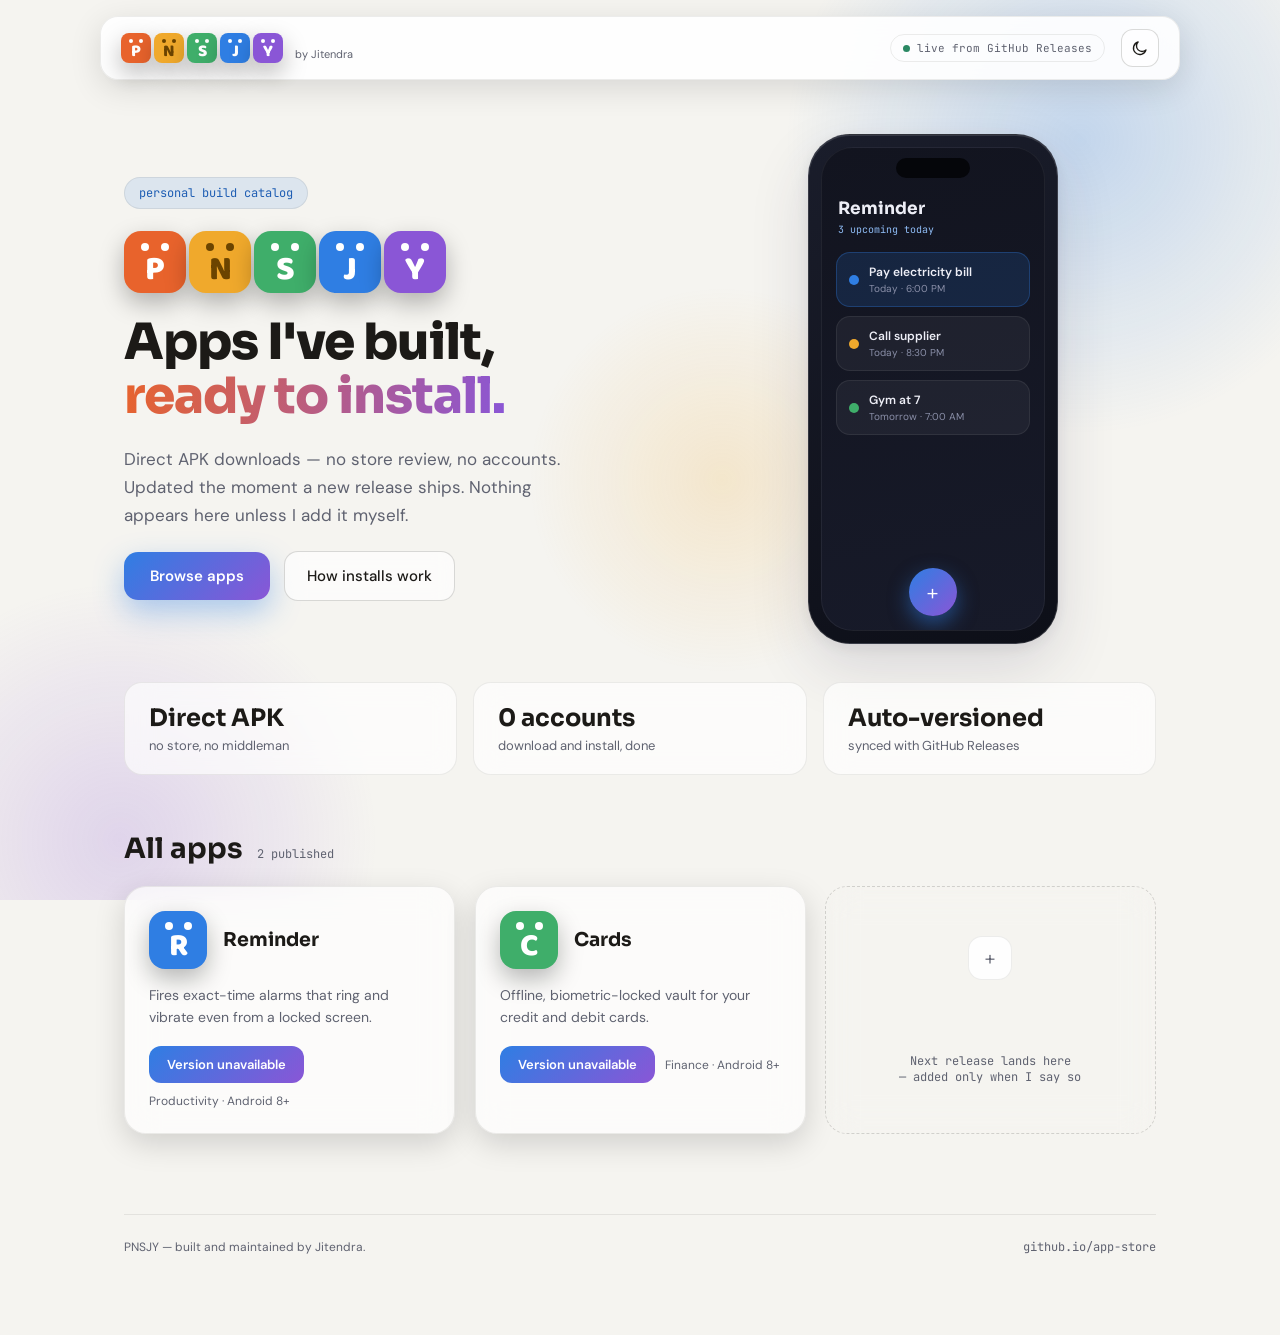
==== index.html @ f4789947 "Full UI modernization: glassmorphism redesign with Letter Buddies branding Ground-up visual rebuild " ====
<!doctype html>
<html lang="en">
<head>
<meta charset="utf-8">
<meta name="viewport" content="width=device-width, initial-scale=1">
<title>PNSJY — apps by Jitendra</title>
<meta name="description" content="Apps built by Jitendra, ready to install. Reminder and more, added here only when explicitly listed.">
<link rel="icon" type="image/png" href="assets/brand/pnsjy-mark.png">
<script>
(function () {
  var stored = localStorage.getItem("theme");
  var theme = stored || (window.matchMedia("(prefers-color-scheme: light)").matches ? "light" : "dark");
  document.documentElement.setAttribute("data-theme", theme);
})();
</script>
<link rel="preconnect" href="https://fonts.googleapis.com">
<link rel="preconnect" href="https://fonts.gstatic.com" crossorigin>
<link href="https://fonts.googleapis.com/css2?family=Sora:wght@400;600;700;800&family=DM+Sans:wght@400;500;600&family=JetBrains+Mono:wght@400;500;600&family=Baloo+2:wght@700;800&display=swap" rel="stylesheet">
<link rel="stylesheet" href="style.css">
</head>
<body>

<div class="glow-bg"><span class="g1"></span><span class="g2"></span><span class="g3"></span></div>

<div class="topbar-wrap">
  <div class="topbar">
    <a class="wordmark" href="index.html">
      <span id="nav-mark"></span>
      <span class="byline">by Jitendra</span>
    </a>
    <div class="spacer"></div>
    <span class="live-chip"><span class="dot"></span>live from GitHub Releases</span>
    <div class="topbar-actions">
      <button class="theme-toggle" type="button" aria-label="Toggle color theme">
        <svg class="icon-sun" viewBox="0 0 24 24" width="18" height="18" fill="none" stroke="currentColor" stroke-width="1.8" stroke-linecap="round"><circle cx="12" cy="12" r="4.2"/><path d="M12 2.5v2.4M12 19.1v2.4M4.2 4.2l1.7 1.7M18.1 18.1l1.7 1.7M2.5 12h2.4M19.1 12h2.4M4.2 19.8l1.7-1.7M18.1 5.9l1.7-1.7"/></svg>
        <svg class="icon-moon" viewBox="0 0 24 24" width="18" height="18" fill="none" stroke="currentColor" stroke-width="1.8" stroke-linecap="round" stroke-linejoin="round"><path d="M20 14.5A8.5 8.5 0 1 1 9.5 4a6.8 6.8 0 0 0 10.5 10.5Z"/></svg>
      </button>
    </div>
  </div>
</div>

<div class="wrap">

  <section class="hero-section">
    <div class="hero-col">
      <span class="eyebrow-chip">personal build catalog</span>
      <div class="hero-buddies" id="hero-logo"></div>
      <h1>Apps I've built, <span class="grad">ready to install.</span></h1>
      <p>Direct APK downloads — no store review, no accounts. Updated the moment a new release ships. Nothing appears here unless I add it myself.</p>
      <div class="hero-actions">
        <a href="#apps" class="btn-primary">Browse apps</a>
        <a href="#install-tip" class="btn-ghost">How installs work</a>
      </div>
    </div>

    <div class="phone-stage">
      <div class="phone">
        <div class="phone-screen">
          <div class="phone-notch"><span></span></div>
          <div class="phone-title">
            <span class="name">Reminder</span>
            <span class="sub">3 upcoming today</span>
          </div>
          <div class="phone-list">
            <div class="phone-item active">
              <div class="dot" style="background:#2f7ee3;"></div>
              <div class="txt"><span class="t">Pay electricity bill</span><span class="s">Today · 6:00 PM</span></div>
            </div>
            <div class="phone-item">
              <div class="dot" style="background:#f0a92c;"></div>
              <div class="txt"><span class="t">Call supplier</span><span class="s">Today · 8:30 PM</span></div>
            </div>
            <div class="phone-item">
              <div class="dot" style="background:#3fae6a;"></div>
              <div class="txt"><span class="t">Gym at 7</span><span class="s">Tomorrow · 7:00 AM</span></div>
            </div>
          </div>
          <div class="phone-fab"><span>+</span></div>
        </div>
      </div>
    </div>
  </section>

  <section class="stats-strip">
    <div class="stat-tile"><span class="big">Direct APK</span><span class="small">no store, no middleman</span></div>
    <div class="stat-tile"><span class="big">0 accounts</span><span class="small">download and install, done</span></div>
    <div class="stat-tile"><span class="big">Auto-versioned</span><span class="small">synced with GitHub Releases</span></div>
  </section>

  <section id="apps">
    <div class="section-label">
      <h2>All apps</h2>
      <span id="app-count"></span>
    </div>
    <div class="app-grid" id="app-grid"></div>
  </section>

  <footer class="site-footer" id="install-tip">
    <span>PNSJY — built and maintained by Jitendra.</span>
    <span class="mono">github.io/app-store</span>
  </footer>
</div>

<script src="script.js"></script>
<script>
(async function () {
  document.getElementById("nav-mark").innerHTML = pnsjyLogoHTML(30);
  document.getElementById("hero-logo").innerHTML = pnsjyLogoHTML(62);

  const grid = document.getElementById("app-grid");
  const countEl = document.getElementById("app-count");
  const apps = await loadApps();
  countEl.textContent = `${apps.length} published`;

  for (const app of apps) {
    const card = document.createElement("a");
    card.className = "app-card";
    card.href = `app.html?id=${encodeURIComponent(app.id)}`;
    card.innerHTML = `
      <div class="row1">
        ${appTileHTML(app, 58)}
        <div class="titles">
          <h3>${app.name}</h3>
        </div>
      </div>
      <p class="tagline">${app.tagline}</p>
      <div class="badge-row">
        <span class="pill-download" data-version-badge>Get APK</span>
        <span class="meta">${app.category} · Android 8+</span>
      </div>
    `;
    grid.appendChild(card);
    attachTilt(card);

    fetchLatestRelease(app.repo).then((release) => {
      const badge = card.querySelector("[data-version-badge]");
      if (release && release.version) {
        badge.textContent = `Get APK · ${formatSize(release.sizeBytes)}`;
      } else {
        badge.textContent = "Version unavailable";
      }
    });
  }

  const placeholder = document.createElement("div");
  placeholder.className = "app-card placeholder";
  placeholder.innerHTML = `
    <div class="plus-glyph">+</div>
    <div class="placeholder-title">Next release lands here<br>— added only when I say so</div>
  `;
  grid.appendChild(placeholder);
})();
</script>
</body>
</html>
---- style.css ----
:root[data-theme="dark"] {
  --bg: #0C0E15;
  --text: #F2F3F8;
  --muted: #9BA0B5;
  --glass: rgba(255, 255, 255, 0.05);
  --glass2: rgba(255, 255, 255, 0.08);
  --border: rgba(255, 255, 255, 0.10);
  --border2: rgba(255, 255, 255, 0.18);
  --accent: #2f7ee3;
  --accent2: #8a56d6;
  --shadow: rgba(0, 0, 0, 0.35);
  --shadow-strong: 0 24px 60px rgba(0, 0, 0, 0.5), 0 4px 16px rgba(0, 0, 0, 0.35);
  --chip: rgba(47, 126, 227, 0.16);
  --chip-text: #8FBCF5;
  --glow1: rgba(47, 126, 227, 0.20);
  --glow2: rgba(138, 86, 214, 0.16);
  --glow3: rgba(232, 99, 44, 0.10);
  --mint: #3fae6a;
  --panel-solid: #0e1118;
}

:root[data-theme="light"] {
  --bg: #F5F4F0;
  --text: #1C1A17;
  --muted: #5F6270;
  --glass: rgba(255, 255, 255, 0.65);
  --glass2: rgba(255, 255, 255, 0.9);
  --border: rgba(28, 26, 23, 0.08);
  --border2: rgba(28, 26, 23, 0.16);
  --accent: #2f7ee3;
  --accent2: #8a56d6;
  --shadow: rgba(50, 45, 80, 0.14);
  --shadow-strong: 0 24px 60px rgba(50, 45, 80, 0.14), 0 4px 16px rgba(50, 45, 80, 0.08);
  --chip: rgba(47, 126, 227, 0.12);
  --chip-text: #1f5eb3;
  --glow1: rgba(47, 126, 227, 0.25);
  --glow2: rgba(138, 86, 214, 0.20);
  --glow3: rgba(240, 169, 44, 0.18);
  --mint: #2a8863;
  --panel-solid: #ffffff;
}

* {
  box-sizing: border-box;
  margin: 0;
  padding: 0;
}

html {
  color-scheme: light dark;
  overflow-x: hidden;
}

body {
  background: var(--bg);
  color: var(--text);
  font-family: "DM Sans", sans-serif;
  -webkit-font-smoothing: antialiased;
  overflow-x: hidden;
  transition: background-color 0.3s ease, color 0.2s ease;
}

@media (prefers-reduced-motion: reduce) {
  * {
    transition: none !important;
    animation: none !important;
  }
}

a {
  color: inherit;
}

.wrap {
  max-width: 1080px;
  margin: 0 auto;
  padding: 0 24px 80px;
  position: relative;
  z-index: 1;
}

/* ── Ambient glow background ───────────────────────────────── */

@keyframes blobA { 0% { transform: translate(0, 0) scale(1); } 50% { transform: translate(60px, -40px) scale(1.15); } 100% { transform: translate(0, 0) scale(1); } }
@keyframes blobB { 0% { transform: translate(0, 0) scale(1); } 50% { transform: translate(-50px, 50px) scale(1.1); } 100% { transform: translate(0, 0) scale(1); } }
@keyframes blobC { 0% { transform: translate(0, 0) scale(1); } 50% { transform: translate(30px, 60px) scale(1.2); } 100% { transform: translate(0, 0) scale(1); } }
@keyframes pulseDot { 0%, 100% { opacity: 1; } 50% { opacity: 0.4; } }
@keyframes buddyBounce { 0%, 100% { transform: translateY(0); } 50% { transform: translateY(-6px); } }
@keyframes floatPhone { 0% { transform: translateY(0) rotateY(-16deg) rotateX(6deg); } 50% { transform: translateY(-14px) rotateY(-16deg) rotateX(6deg); } 100% { transform: translateY(0) rotateY(-16deg) rotateX(6deg); } }

.glow-bg {
  position: fixed;
  inset: 0;
  pointer-events: none;
  z-index: 0;
  overflow: hidden;
}

.glow-bg span {
  position: absolute;
  border-radius: 50%;
}

.glow-bg .g1 {
  top: -180px;
  right: -120px;
  width: 640px;
  height: 640px;
  background: radial-gradient(circle, var(--glow1), transparent 65%);
  animation: blobA 14s ease-in-out infinite;
}

.glow-bg .g2 {
  bottom: -220px;
  left: -160px;
  width: 560px;
  height: 560px;
  background: radial-gradient(circle, var(--glow2), transparent 65%);
  animation: blobB 18s ease-in-out infinite;
}

.glow-bg .g3 {
  top: 30%;
  left: 40%;
  width: 420px;
  height: 420px;
  background: radial-gradient(circle, var(--glow3), transparent 65%);
  animation: blobC 22s ease-in-out infinite;
}

/* ── Buddy tile (shared brand component) ───────────────────── */
/* Sizing/font-size are set inline per usage site since they vary a lot
   (nav mark, hero logo, app-card icon, detail icon) -- everything else
   (layout, eye dots, shadow) is shared here. */

.buddy-tile {
  position: relative;
  border-radius: 28%;
  display: flex;
  align-items: flex-end;
  justify-content: center;
  box-shadow: 0 10px 24px rgba(0, 0, 0, 0.28);
  flex-shrink: 0;
}

.buddy-tile .eyes {
  position: absolute;
  display: flex;
}

.buddy-tile .eyes span {
  border-radius: 50%;
  display: block;
}

.buddy-tile .letter {
  font-family: "Baloo 2", sans-serif;
  font-weight: 800;
  line-height: 1;
}

.buddy-row {
  display: flex;
  gap: 3px;
}

/* ── Glass nav ──────────────────────────────────────────────── */

.topbar-wrap {
  position: sticky;
  top: 16px;
  z-index: 20;
  display: flex;
  justify-content: center;
  padding: 0 0 0;
  max-width: 1080px;
  margin: 0 auto;
}

.topbar {
  width: 100%;
  display: flex;
  align-items: center;
  gap: 16px;
  padding: 12px 20px;
  border-radius: 18px;
  background: var(--glass2);
  border: 1px solid var(--border);
  backdrop-filter: blur(18px);
  -webkit-backdrop-filter: blur(18px);
  box-shadow: 0 8px 32px rgba(0, 0, 0, 0.12);
}

.wordmark {
  display: flex;
  align-items: center;
  gap: 12px;
  text-decoration: none;
  color: var(--text);
  cursor: pointer;
}

.wordmark .byline {
  font-size: 11px;
  color: var(--muted);
  align-self: flex-end;
  padding-bottom: 2px;
}

.topbar .spacer {
  flex: 1;
}

.live-chip {
  display: flex;
  align-items: center;
  gap: 7px;
  font-family: "JetBrains Mono", monospace;
  font-size: 11px;
  color: var(--muted);
  padding: 6px 12px;
  border-radius: 999px;
  border: 1px solid var(--border);
  white-space: nowrap;
}

.live-chip .dot {
  width: 7px;
  height: 7px;
  border-radius: 50%;
  background: var(--mint);
  animation: pulseDot 2s infinite;
}

.topbar-actions {
  display: flex;
  align-items: center;
  gap: 8px;
}

.theme-toggle {
  width: 38px;
  height: 38px;
  border-radius: 12px;
  border: 1px solid var(--border2);
  background: var(--glass);
  color: var(--text);
  font-size: 16px;
  cursor: pointer;
  display: grid;
  place-items: center;
}

.theme-toggle:hover {
  background: var(--glass2);
  border-color: var(--accent);
}

.theme-toggle:focus-visible,
a:focus-visible,
button:focus-visible {
  outline: 2px solid var(--accent);
  outline-offset: 2px;
}

.theme-toggle .icon-sun,
.theme-toggle .icon-moon {
  display: none;
}

:root[data-theme="dark"] .theme-toggle .icon-sun {
  display: block;
}

:root[data-theme="light"] .theme-toggle .icon-moon {
  display: block;
}

/* ── Hero ───────────────────────────────────────────────────── */

.hero-section {
  display: grid;
  grid-template-columns: 1.1fr 0.9fr;
  gap: 40px;
  align-items: center;
  min-height: 520px;
  padding-top: 40px;
}

.hero-col {
  display: flex;
  flex-direction: column;
  gap: 22px;
}

.eyebrow-chip {
  align-self: flex-start;
  display: flex;
  align-items: center;
  gap: 8px;
  padding: 7px 14px;
  border-radius: 999px;
  background: var(--chip);
  color: var(--chip-text);
  font-family: "JetBrains Mono", monospace;
  font-size: 12px;
  border: 1px solid var(--border);
}

.hero-buddies .buddy-tile {
  animation: buddyBounce 3s ease-in-out infinite;
}

.hero-col h1 {
  font-family: "Sora", sans-serif;
  font-size: 50px;
  font-weight: 800;
  line-height: 1.08;
  letter-spacing: -0.02em;
  text-wrap: balance;
}

.hero-col h1 .grad {
  background: linear-gradient(100deg, #e8632c, #8a56d6);
  -webkit-background-clip: text;
  background-clip: text;
  color: transparent;
}

.hero-col p {
  font-size: 17px;
  line-height: 1.65;
  color: var(--muted);
  max-width: 460px;
  text-wrap: pretty;
}

.hero-actions {
  display: flex;
  gap: 14px;
  align-items: center;
  flex-wrap: wrap;
}

.topbar {
  flex-wrap: nowrap;
  min-width: 0;
}

.wordmark {
  min-width: 0;
}

.btn-primary {
  padding: 14px 26px;
  border-radius: 14px;
  background: linear-gradient(135deg, var(--accent), var(--accent2));
  color: #fff;
  font-weight: 600;
  font-size: 15px;
  text-decoration: none;
  box-shadow: 0 12px 30px rgba(47, 126, 227, 0.38);
  transition: transform 0.2s, box-shadow 0.2s;
  display: inline-flex;
  align-items: center;
  border: none;
  cursor: pointer;
}

.btn-primary:hover {
  transform: translateY(-2px);
  box-shadow: 0 18px 40px rgba(47, 126, 227, 0.5);
}

.btn-ghost {
  padding: 14px 22px;
  border-radius: 14px;
  border: 1px solid var(--border2);
  color: var(--text);
  font-weight: 500;
  font-size: 15px;
  text-decoration: none;
  background: var(--glass);
  backdrop-filter: blur(10px);
  transition: border-color 0.2s;
}

.btn-ghost:hover {
  border-color: var(--accent);
}

/* floating phone mock */

.phone-stage {
  display: flex;
  justify-content: center;
  perspective: 1200px;
  padding: 30px 0;
}

.phone {
  width: 250px;
  height: 510px;
  border-radius: 42px;
  background: linear-gradient(160deg, #1a1d2b, #0d0f18);
  border: 1px solid rgba(255, 255, 255, 0.14);
  box-shadow: var(--shadow-strong), inset 0 1px 0 rgba(255, 255, 255, 0.12);
  padding: 12px;
  transform-style: preserve-3d;
  animation: floatPhone 6s ease-in-out infinite;
}

.phone-screen {
  width: 100%;
  height: 100%;
  border-radius: 32px;
  background: linear-gradient(170deg, #12141f, #171a29);
  overflow: hidden;
  display: flex;
  flex-direction: column;
  border: 1px solid rgba(255, 255, 255, 0.06);
}

.phone-notch {
  display: flex;
  justify-content: center;
  padding: 10px 0 6px;
}

.phone-notch span {
  width: 74px;
  height: 20px;
  border-radius: 999px;
  background: #05060a;
  display: block;
}

.phone-title {
  padding: 14px 16px 8px;
  display: flex;
  flex-direction: column;
  gap: 4px;
}

.phone-title .name {
  font-family: "Sora", sans-serif;
  font-weight: 700;
  font-size: 17px;
  color: #EDEEF6;
}

.phone-title .sub {
  font-family: "JetBrains Mono", monospace;
  font-size: 10px;
  color: #8FBCF5;
}

.phone-list {
  display: flex;
  flex-direction: column;
  gap: 9px;
  padding: 8px 14px;
}

.phone-item {
  display: flex;
  align-items: center;
  gap: 10px;
  padding: 11px 12px;
  border-radius: 14px;
  background: rgba(255, 255, 255, 0.05);
  border: 1px solid rgba(255, 255, 255, 0.07);
}

.phone-item.active {
  background: rgba(47, 126, 227, 0.16);
  border-color: rgba(47, 126, 227, 0.3);
}

.phone-item .dot {
  width: 10px;
  height: 10px;
  border-radius: 50%;
  flex-shrink: 0;
}

.phone-item .txt {
  display: flex;
  flex-direction: column;
  gap: 2px;
}

.phone-item .txt .t {
  font-size: 12px;
  color: #EDEEF6;
  font-weight: 600;
}

.phone-item .txt .s {
  font-size: 10px;
  color: #8A8FA8;
}

.phone-fab {
  display: flex;
  justify-content: center;
  padding: 14px;
  margin-top: auto;
}

.phone-fab span {
  width: 48px;
  height: 48px;
  border-radius: 50%;
  background: linear-gradient(135deg, #2f7ee3, #8a56d6);
  display: grid;
  place-items: center;
  color: #fff;
  font-size: 22px;
  font-weight: 300;
  box-shadow: 0 8px 20px rgba(47, 126, 227, 0.5);
}

@media (max-width: 860px) {
  .hero-section {
    display: block;
    min-height: 0;
    padding-top: 24px;
  }
  .phone-stage {
    margin-top: 28px;
    padding: 10px 0 0;
  }
}

/* ── Stats strip ────────────────────────────────────────────── */

.stats-strip {
  display: grid;
  grid-template-columns: repeat(3, 1fr);
  gap: 16px;
  margin: 8px 0 56px;
}

.stat-tile {
  padding: 20px 24px;
  border-radius: 18px;
  background: var(--glass);
  border: 1px solid var(--border);
  backdrop-filter: blur(14px);
  display: flex;
  flex-direction: column;
  gap: 4px;
}

.stat-tile .big {
  font-family: "Sora", sans-serif;
  font-size: 24px;
  font-weight: 700;
}

.stat-tile .small {
  font-size: 13px;
  color: var(--muted);
}

@media (max-width: 640px) {
  .stats-strip {
    grid-template-columns: 1fr;
  }
}

/* ── Section label ──────────────────────────────────────────── */

.section-label {
  display: flex;
  align-items: baseline;
  gap: 14px;
  margin: 0 0 20px;
}

.section-label h2 {
  font-family: "Sora", sans-serif;
  font-size: 28px;
  font-weight: 700;
}

.section-label span {
  font-family: "JetBrains Mono", monospace;
  font-size: 12px;
  color: var(--muted);
}

/* ── App grid / cards ───────────────────────────────────────── */

.app-grid {
  display: grid;
  grid-template-columns: repeat(auto-fill, minmax(300px, 1fr));
  gap: 20px;
  padding-bottom: 24px;
}

.app-card {
  cursor: pointer;
  padding: 24px;
  border-radius: 22px;
  background: var(--glass);
  border: 1px solid var(--border);
  backdrop-filter: blur(16px);
  box-shadow: 0 10px 30px rgba(0, 0, 0, 0.15);
  display: flex;
  flex-direction: column;
  gap: 16px;
  transition: transform 0.15s ease-out, border-color 0.2s;
  will-change: transform;
  text-decoration: none;
  color: var(--text);
}

.app-card:hover {
  border-color: var(--border2);
}

.app-card .row1 {
  display: flex;
  align-items: center;
  gap: 16px;
}

.app-card .titles {
  display: flex;
  flex-direction: column;
  gap: 3px;
  min-width: 0;
}

.app-card h3 {
  font-family: "Sora", sans-serif;
  font-weight: 700;
  font-size: 19px;
}

.app-card .tagline {
  margin: 0;
  font-size: 14px;
  line-height: 1.55;
  color: var(--muted);
}

.badge-row {
  display: flex;
  align-items: center;
  gap: 10px;
  margin-top: 2px;
  flex-wrap: wrap;
}

.pill-download {
  padding: 10px 18px;
  border-radius: 12px;
  background: linear-gradient(135deg, var(--accent), var(--accent2));
  color: #fff;
  font-weight: 600;
  font-size: 13px;
  white-space: nowrap;
}

.badge-row .meta {
  font-size: 12px;
  color: var(--muted);
}

.app-card.placeholder {
  border-radius: 22px;
  border: 1.5px dashed var(--border2);
  display: grid;
  place-items: center;
  min-height: 200px;
  padding: 24px;
  cursor: default;
  background: transparent;
  box-shadow: none;
}

.app-card.placeholder:hover {
  border-color: var(--border2);
}

.plus-glyph {
  width: 44px;
  height: 44px;
  border-radius: 14px;
  background: var(--glass2);
  border: 1px solid var(--border);
  display: grid;
  place-items: center;
  font-size: 20px;
  color: var(--muted);
  font-weight: 300;
  margin: 0 auto 8px;
}

.app-card.placeholder .placeholder-title {
  font-family: "JetBrains Mono", monospace;
  font-size: 12px;
  color: var(--muted);
  text-align: center;
}

/* ── Footer ─────────────────────────────────────────────────── */

.site-footer {
  margin-top: 56px;
  padding-top: 24px;
  border-top: 1px solid var(--border);
  display: flex;
  justify-content: space-between;
  align-items: center;
  font-size: 12px;
  color: var(--muted);
  gap: 16px;
  flex-wrap: wrap;
}

.site-footer .mono {
  font-family: "JetBrains Mono", monospace;
}

/* ── App detail page ────────────────────────────────────────── */

.back-link {
  display: inline-flex;
  align-items: center;
  gap: 8px;
  color: var(--muted);
  text-decoration: none;
  font-size: 14px;
  margin: 28px 0 24px;
  cursor: pointer;
}

.back-link:hover {
  color: var(--text);
}

.detail-head {
  padding: 32px;
  border-radius: 26px;
  background: var(--glass);
  border: 1px solid var(--border);
  backdrop-filter: blur(18px);
  box-shadow: var(--shadow-strong);
  display: flex;
  gap: 28px;
  align-items: center;
  flex-wrap: wrap;
}

.detail-head .titles {
  flex: 1;
  min-width: 240px;
  display: flex;
  flex-direction: column;
  gap: 8px;
}

.detail-head h1 {
  font-family: "Sora", sans-serif;
  font-size: 34px;
  font-weight: 800;
  letter-spacing: -0.01em;
}

.detail-head .tagline {
  font-size: 15px;
  color: var(--muted);
  line-height: 1.5;
}

.detail-chips {
  display: flex;
  gap: 8px;
  flex-wrap: wrap;
  margin-top: 4px;
}

.chip-static {
  font-family: "JetBrains Mono", monospace;
  font-size: 11px;
  padding: 4px 10px;
  border-radius: 999px;
}

.chip-static.accent {
  color: var(--chip-text);
  background: var(--chip);
}

.chip-static.plain {
  color: var(--muted);
  border: 1px solid var(--border);
}

.download-btn {
  padding: 16px 30px;
  border-radius: 16px;
  background: linear-gradient(135deg, var(--accent), var(--accent2));
  color: #fff;
  font-weight: 600;
  font-size: 16px;
  text-decoration: none;
  box-shadow: 0 14px 34px rgba(47, 126, 227, 0.4);
  transition: transform 0.2s, box-shadow 0.2s;
  white-space: nowrap;
  border: none;
  cursor: pointer;
  display: inline-flex;
  align-items: center;
  gap: 10px;
}

.download-btn:hover {
  transform: translateY(-2px);
  box-shadow: 0 20px 44px rgba(47, 126, 227, 0.55);
}

.download-btn[aria-disabled="true"] {
  opacity: 0.55;
  pointer-events: none;
  transform: none;
}

.screenshot-section {
  margin-top: 28px;
  display: flex;
  flex-direction: column;
  gap: 14px;
}

.screenshot-section h2,
.about-card h2,
.notes-card h2,
.install-card h2 {
  font-family: "Sora", sans-serif;
  font-size: 20px;
  font-weight: 700;
}

.screenshot-row {
  display: flex;
  gap: 16px;
  overflow-x: auto;
  padding-bottom: 8px;
  scrollbar-width: thin;
}

.screenshot-row img {
  flex: 0 0 auto;
  width: 210px;
  border-radius: 20px;
  border: 1px solid var(--border2);
  display: block;
  box-shadow: 0 12px 30px rgba(0, 0, 0, 0.3);
}

.about-card {
  margin-top: 28px;
  padding: 28px;
  border-radius: 22px;
  background: var(--glass);
  border: 1px solid var(--border);
  backdrop-filter: blur(14px);
  display: flex;
  flex-direction: column;
  gap: 12px;
}

.about-card p {
  font-size: 15px;
  line-height: 1.7;
  color: var(--muted);
  text-wrap: pretty;
}

.about-card .requirements {
  font-family: "JetBrains Mono", monospace;
  font-size: 12px;
  line-height: 1.6;
  color: var(--muted);
  opacity: 0.8;
}

.two-col {
  margin-top: 28px;
  display: grid;
  grid-template-columns: 1.2fr 0.8fr;
  gap: 20px;
  align-items: start;
}

.notes-card,
.install-card {
  padding: 28px;
  border-radius: 22px;
  background: var(--glass);
  border: 1px solid var(--border);
  backdrop-filter: blur(14px);
  display: flex;
  flex-direction: column;
  gap: 18px;
}

.release-entry {
  display: flex;
  flex-direction: column;
  gap: 6px;
}

.release-entry.old {
  opacity: 0.6;
}

.release-entry .row {
  display: flex;
  align-items: center;
  gap: 10px;
}

.release-entry p {
  margin: 0;
  font-size: 14px;
  line-height: 1.6;
  color: var(--muted);
  white-space: pre-wrap;
}

.install-steps {
  display: flex;
  flex-direction: column;
  gap: 14px;
}

.install-step {
  display: flex;
  gap: 12px;
  align-items: flex-start;
}

.install-step .num {
  flex: 0 0 auto;
  width: 26px;
  height: 26px;
  border-radius: 50%;
  background: linear-gradient(135deg, var(--accent), var(--accent2));
  color: #fff;
  font-size: 13px;
  font-weight: 700;
  display: grid;
  place-items: center;
}

.install-step .txt {
  font-size: 14px;
  line-height: 1.5;
  color: var(--muted);
}

.install-step .txt strong {
  color: var(--text);
}

.empty-state {
  padding: 80px 0;
  text-align: center;
  color: var(--muted);
}

@media (max-width: 640px) {
  .hero-col h1 {
    font-size: 36px;
  }
  .detail-head {
    padding: 24px;
  }
  .two-col {
    grid-template-columns: 1fr;
  }
  .screenshot-row img {
    width: 170px;
  }
  .live-chip {
    display: none;
  }
  .topbar {
    gap: 10px;
  }
}

@media (max-width: 420px) {
  .wordmark .byline {
    display: none;
  }
}
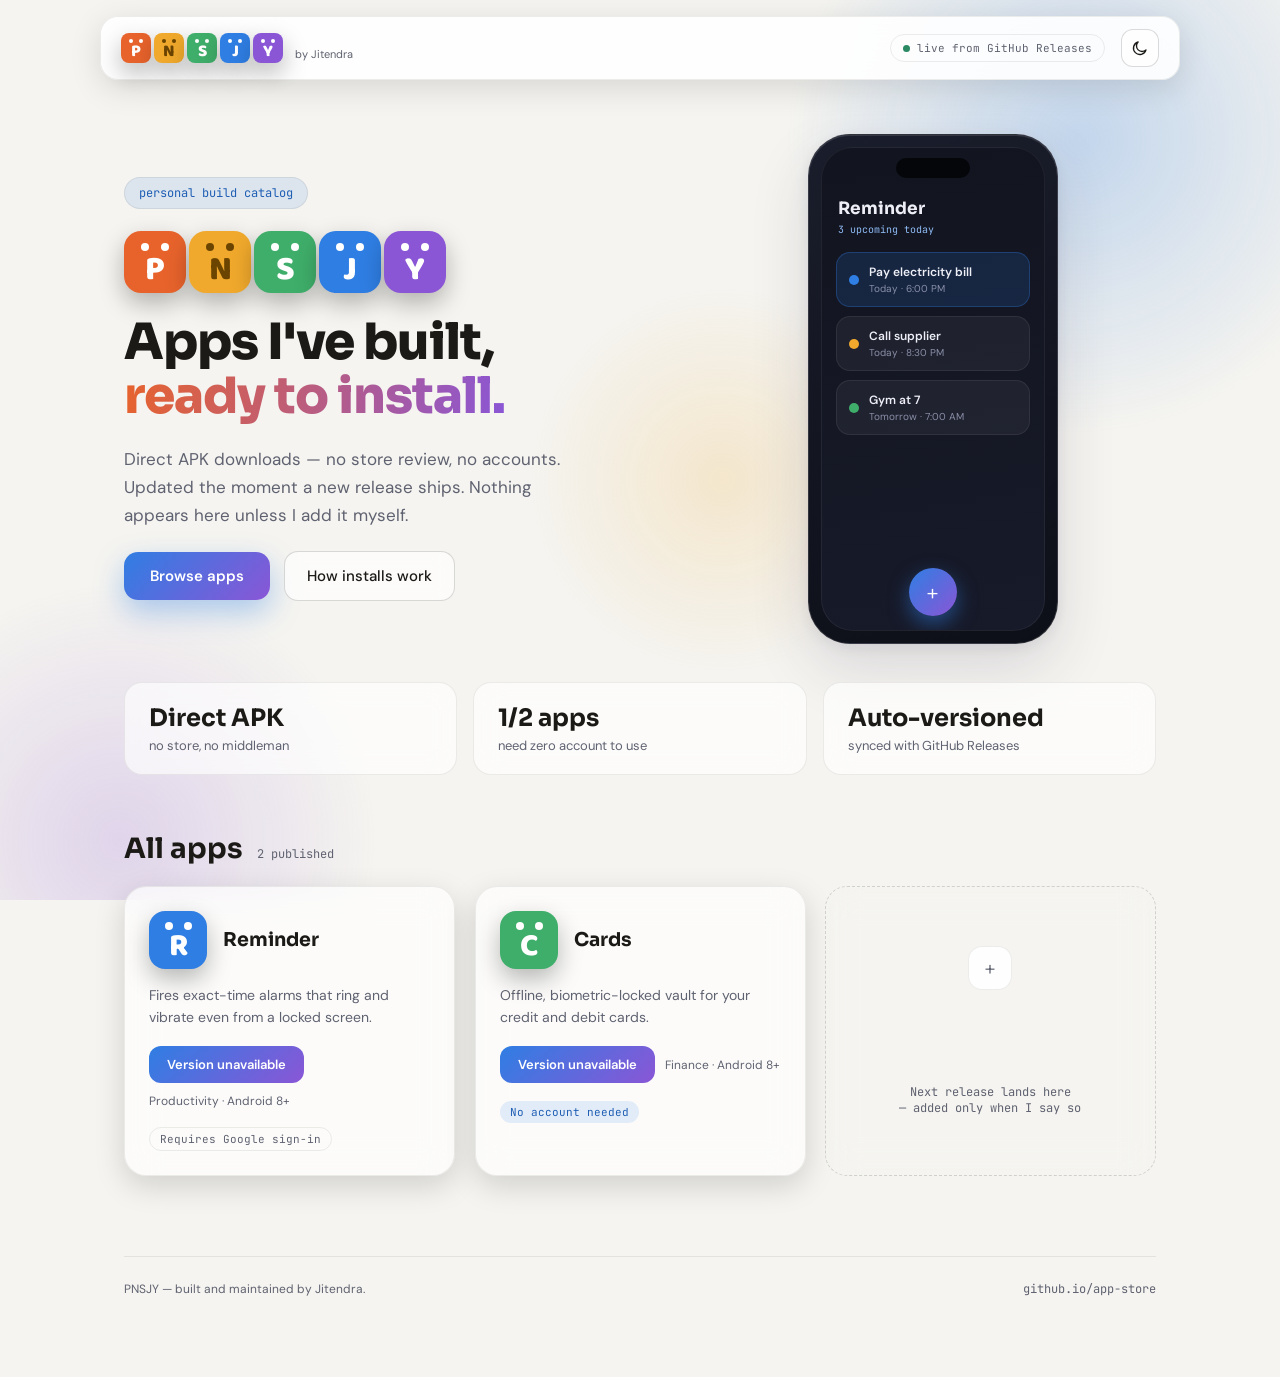
==== commit e40e04bc: "Make the '0 accounts' stat real and per-app accurate Was a hardcoded blanket claim that's actually f" ====
--- a/index.html
+++ b/index.html
@@ -83,7 +83,7 @@
 
   <section class="stats-strip">
     <div class="stat-tile"><span class="big">Direct APK</span><span class="small">no store, no middleman</span></div>
-    <div class="stat-tile"><span class="big">0 accounts</span><span class="small">download and install, done</span></div>
+    <div class="stat-tile"><span class="big" id="stat-accounts">…</span><span class="small" id="stat-accounts-sub">checking apps…</span></div>
     <div class="stat-tile"><span class="big">Auto-versioned</span><span class="small">synced with GitHub Releases</span></div>
   </section>
 
@@ -112,6 +112,17 @@
   const apps = await loadApps();
   countEl.textContent = `${apps.length} published`;
 
+  // Real, computed from each app's actual data -- not a fixed marketing
+  // claim, since it isn't true of every app (Reminder requires Google
+  // Sign-In to sync; Cards genuinely has none).
+  const accountFreeCount = apps.filter((a) => !a.requiresAccount).length;
+  document.getElementById("stat-accounts").textContent =
+    accountFreeCount === apps.length ? "0 accounts" : `${accountFreeCount}/${apps.length} apps`;
+  document.getElementById("stat-accounts-sub").textContent =
+    accountFreeCount === apps.length
+      ? "download and install, done"
+      : "need zero account to use";
+
   for (const app of apps) {
     const card = document.createElement("a");
     card.className = "app-card";
@@ -127,6 +138,9 @@
       <div class="badge-row">
         <span class="pill-download" data-version-badge>Get APK</span>
         <span class="meta">${app.category} · Android 8+</span>
+      </div>
+      <div class="badge-row">
+        <span class="chip-static ${app.requiresAccount ? "plain" : "accent"}">${app.requiresAccount ? "Requires Google sign-in" : "No account needed"}</span>
       </div>
     `;
     grid.appendChild(card);
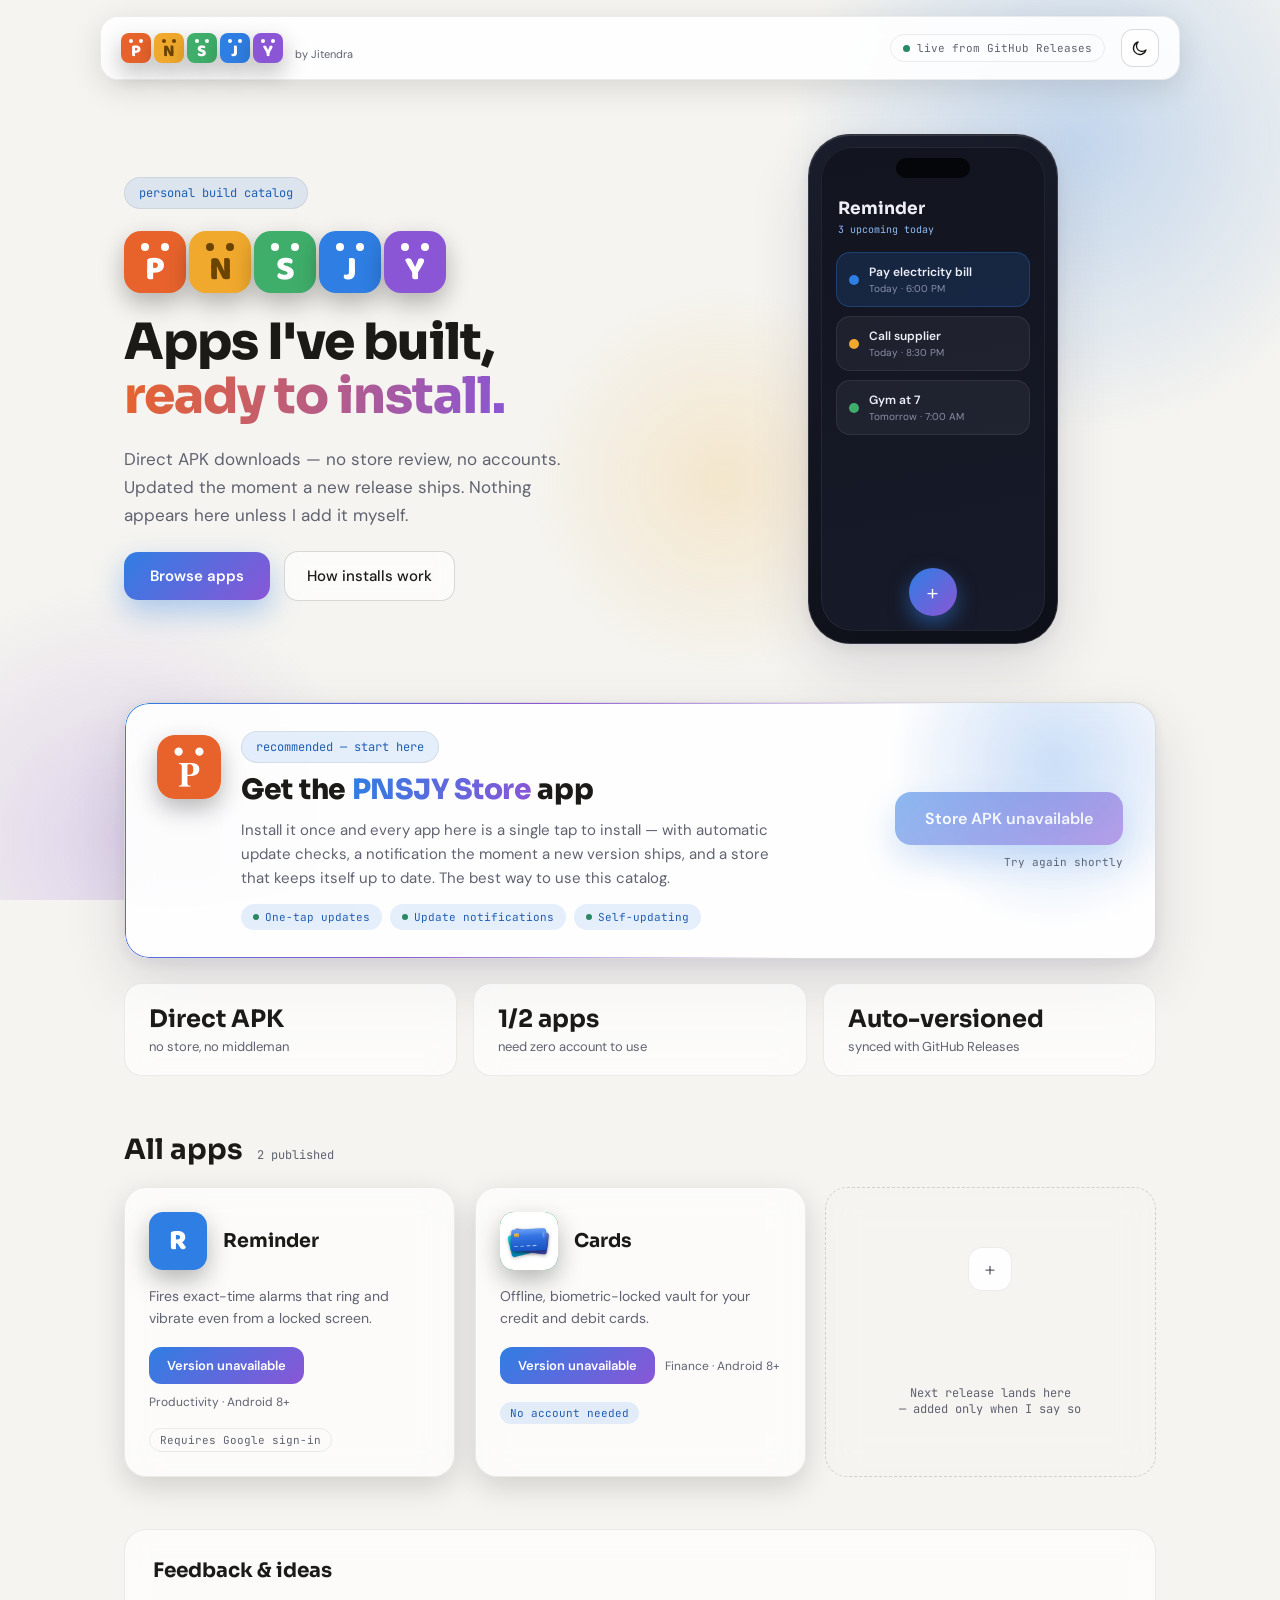
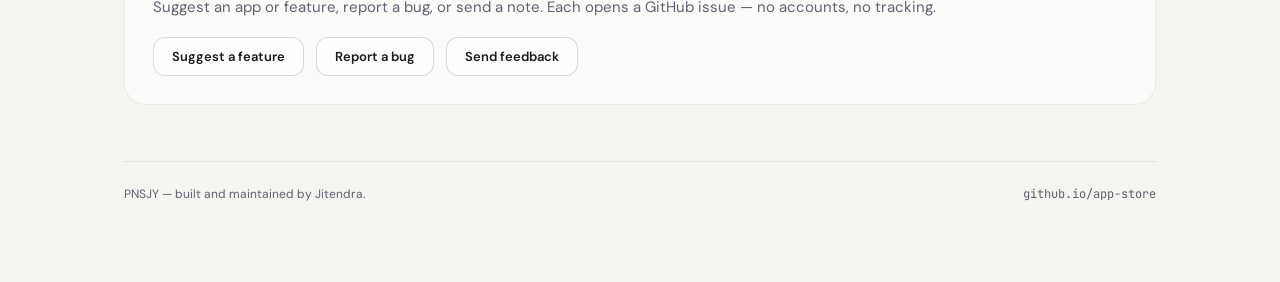
==== commit 16004f17: "Add PNSJY Store Android app, manifest pipeline, feedback, real icons - releases.json generated in CI" ====
--- a/index.html
+++ b/index.html
@@ -81,6 +81,29 @@
     </div>
   </section>
 
+  <section class="store-cta" id="get-app">
+    <span class="store-cta-glow"></span>
+    <div class="store-cta-main">
+      <div class="store-cta-badge">
+        <img src="assets/brand/pnsjy-mark.png" alt="PNSJY Store logo" width="64" height="64">
+      </div>
+      <div class="store-cta-text">
+        <span class="eyebrow-chip">recommended — start here</span>
+        <h2>Get the <span class="grad">PNSJY Store</span> app</h2>
+        <p>Install it once and every app here is a single tap to install — with automatic update checks, a notification the moment a new version ships, and a store that keeps itself up to date. The best way to use this catalog.</p>
+        <div class="store-cta-chips">
+          <span class="store-feat">One-tap updates</span>
+          <span class="store-feat">Update notifications</span>
+          <span class="store-feat">Self-updating</span>
+        </div>
+      </div>
+    </div>
+    <div class="store-cta-action">
+      <a class="download-btn" id="store-download" aria-disabled="true">Checking latest release…</a>
+      <span class="store-cta-meta" id="store-meta">Android 8+ · direct APK</span>
+    </div>
+  </section>
+
   <section class="stats-strip">
     <div class="stat-tile"><span class="big">Direct APK</span><span class="small">no store, no middleman</span></div>
     <div class="stat-tile"><span class="big" id="stat-accounts">…</span><span class="small" id="stat-accounts-sub">checking apps…</span></div>
@@ -93,6 +116,12 @@
       <span id="app-count"></span>
     </div>
     <div class="app-grid" id="app-grid"></div>
+  </section>
+
+  <section class="about-card feedback-card" id="feedback">
+    <h2>Feedback & ideas</h2>
+    <p>Suggest an app or feature, report a bug, or send a note. Each opens a GitHub issue — no accounts, no tracking.</p>
+    <div class="feedback-row" id="feedback-row"></div>
   </section>
 
   <footer class="site-footer" id="install-tip">
@@ -106,6 +135,20 @@
 (async function () {
   document.getElementById("nav-mark").innerHTML = pnsjyLogoHTML(30);
   document.getElementById("hero-logo").innerHTML = pnsjyLogoHTML(62);
+
+  fetchLatestRelease(STORE_REPO).then((rel) => {
+    const btn = document.getElementById("store-download");
+    const meta = document.getElementById("store-meta");
+    if (rel && rel.downloadUrl) {
+      btn.textContent = `⬇ Download Store APK · v${rel.version}`;
+      btn.href = rel.downloadUrl;
+      btn.removeAttribute("aria-disabled");
+      meta.textContent = `${formatSize(rel.sizeBytes)} · Android 8+ · direct APK`;
+    } else {
+      btn.textContent = "Store APK unavailable";
+      meta.textContent = "Try again shortly";
+    }
+  });
 
   const grid = document.getElementById("app-grid");
   const countEl = document.getElementById("app-count");
@@ -129,7 +172,7 @@
     card.href = `app.html?id=${encodeURIComponent(app.id)}`;
     card.innerHTML = `
       <div class="row1">
-        ${appTileHTML(app, 58)}
+        ${appIconHTML(app, 58)}
         <div class="titles">
           <h3>${app.name}</h3>
         </div>
@@ -146,7 +189,7 @@
     grid.appendChild(card);
     attachTilt(card);
 
-    fetchLatestRelease(app.repo).then((release) => {
+    getRelease(app).then((release) => {
       const badge = card.querySelector("[data-version-badge]");
       if (release && release.version) {
         badge.textContent = `Get APK · ${formatSize(release.sizeBytes)}`;
@@ -155,6 +198,8 @@
       }
     });
   }
+
+  document.getElementById("feedback-row").innerHTML = feedbackRowHTML(null);
 
   const placeholder = document.createElement("div");
   placeholder.className = "app-card placeholder";
--- a/style.css
+++ b/style.css
@@ -164,6 +164,40 @@
   gap: 3px;
 }
 
+/* ── Real app icon (image with letter-tile fallback behind) ─── */
+
+.app-icon {
+  position: relative;
+  flex-shrink: 0;
+  display: grid;
+  place-items: center;
+  overflow: hidden;
+  box-shadow: 0 10px 24px rgba(0, 0, 0, 0.28);
+}
+
+.app-icon .fallback {
+  font-family: "Baloo 2", sans-serif;
+  font-weight: 800;
+  color: #fff;
+  line-height: 1;
+}
+
+.app-icon img {
+  position: absolute;
+  inset: 0;
+  width: 100%;
+  height: 100%;
+  object-fit: cover;
+  display: block;
+}
+
+.store-cta-badge img {
+  border-radius: 18px;
+  box-shadow: 0 10px 24px rgba(0, 0, 0, 0.28);
+  display: block;
+  animation: buddyBounce 3s ease-in-out infinite;
+}
+
 /* ── Glass nav ──────────────────────────────────────────────── */
 
 .topbar-wrap {
@@ -530,6 +564,162 @@
   .phone-stage {
     margin-top: 28px;
     padding: 10px 0 0;
+  }
+}
+
+/* ── Get-the-store-app featured banner ──────────────────────── */
+
+@keyframes ctaGlow {
+  0%, 100% { opacity: 0.55; transform: translate(0, 0) scale(1); }
+  50% { opacity: 0.9; transform: translate(20px, -10px) scale(1.12); }
+}
+
+.store-cta {
+  position: relative;
+  margin: 28px 0 24px;
+  padding: 28px 32px;
+  border-radius: 24px;
+  overflow: hidden;
+  display: grid;
+  grid-template-columns: 1fr auto;
+  gap: 28px;
+  align-items: center;
+  background: var(--glass2);
+  border: 1px solid var(--border2);
+  backdrop-filter: blur(18px);
+  -webkit-backdrop-filter: blur(18px);
+  box-shadow: var(--shadow-strong);
+}
+
+.store-cta::before {
+  content: "";
+  position: absolute;
+  inset: 0;
+  border-radius: 24px;
+  padding: 1px;
+  background: linear-gradient(120deg, var(--accent), var(--accent2), transparent 70%);
+  -webkit-mask: linear-gradient(#000 0 0) content-box, linear-gradient(#000 0 0);
+  -webkit-mask-composite: xor;
+  mask-composite: exclude;
+  pointer-events: none;
+}
+
+.store-cta-glow {
+  position: absolute;
+  top: -120px;
+  right: -80px;
+  width: 360px;
+  height: 360px;
+  border-radius: 50%;
+  background: radial-gradient(circle, var(--glow1), transparent 65%);
+  animation: ctaGlow 9s ease-in-out infinite;
+  pointer-events: none;
+  z-index: 0;
+}
+
+.store-cta-main {
+  display: flex;
+  gap: 20px;
+  align-items: flex-start;
+  position: relative;
+  z-index: 1;
+  min-width: 0;
+}
+
+.store-cta-badge {
+  flex-shrink: 0;
+  padding-top: 4px;
+}
+
+.store-cta-badge .buddy-tile {
+  animation: buddyBounce 3s ease-in-out infinite;
+}
+
+.store-cta-text {
+  display: flex;
+  flex-direction: column;
+  gap: 12px;
+  min-width: 0;
+}
+
+.store-cta-text h2 {
+  font-family: "Sora", sans-serif;
+  font-size: 28px;
+  font-weight: 800;
+  line-height: 1.1;
+  letter-spacing: -0.01em;
+}
+
+.store-cta-text h2 .grad {
+  background: linear-gradient(100deg, var(--accent), var(--accent2));
+  -webkit-background-clip: text;
+  background-clip: text;
+  color: transparent;
+}
+
+.store-cta-text p {
+  font-size: 15px;
+  line-height: 1.6;
+  color: var(--muted);
+  max-width: 560px;
+  text-wrap: pretty;
+}
+
+.store-cta-chips {
+  display: flex;
+  gap: 8px;
+  flex-wrap: wrap;
+  margin-top: 2px;
+}
+
+.store-feat {
+  display: inline-flex;
+  align-items: center;
+  gap: 6px;
+  padding: 6px 12px;
+  border-radius: 999px;
+  background: var(--chip);
+  color: var(--chip-text);
+  font-family: "JetBrains Mono", monospace;
+  font-size: 11px;
+}
+
+.store-feat::before {
+  content: "";
+  width: 6px;
+  height: 6px;
+  border-radius: 50%;
+  background: var(--mint);
+}
+
+.store-cta-action {
+  position: relative;
+  z-index: 1;
+  display: flex;
+  flex-direction: column;
+  align-items: flex-end;
+  gap: 10px;
+}
+
+.store-cta-meta {
+  font-family: "JetBrains Mono", monospace;
+  font-size: 11px;
+  color: var(--muted);
+}
+
+@media (max-width: 820px) {
+  .store-cta {
+    grid-template-columns: 1fr;
+    padding: 24px;
+  }
+  .store-cta-action {
+    align-items: stretch;
+  }
+  .store-cta-action .download-btn {
+    justify-content: center;
+  }
+  .store-cta-meta {
+    text-align: center;
   }
 }
 
@@ -975,6 +1165,32 @@
   color: var(--muted);
 }
 
+/* ── Feedback links ─────────────────────────────────────────── */
+
+.feedback-card .feedback-row {
+  display: flex;
+  gap: 12px;
+  flex-wrap: wrap;
+  margin-top: 4px;
+}
+
+.feedback-link {
+  padding: 10px 18px;
+  border-radius: 12px;
+  border: 1px solid var(--border2);
+  background: var(--glass);
+  color: var(--text);
+  font-size: 13px;
+  font-weight: 600;
+  text-decoration: none;
+  transition: border-color 0.2s, transform 0.15s;
+}
+
+.feedback-link:hover {
+  border-color: var(--accent);
+  transform: translateY(-2px);
+}
+
 @media (max-width: 640px) {
   .hero-col h1 {
     font-size: 36px;
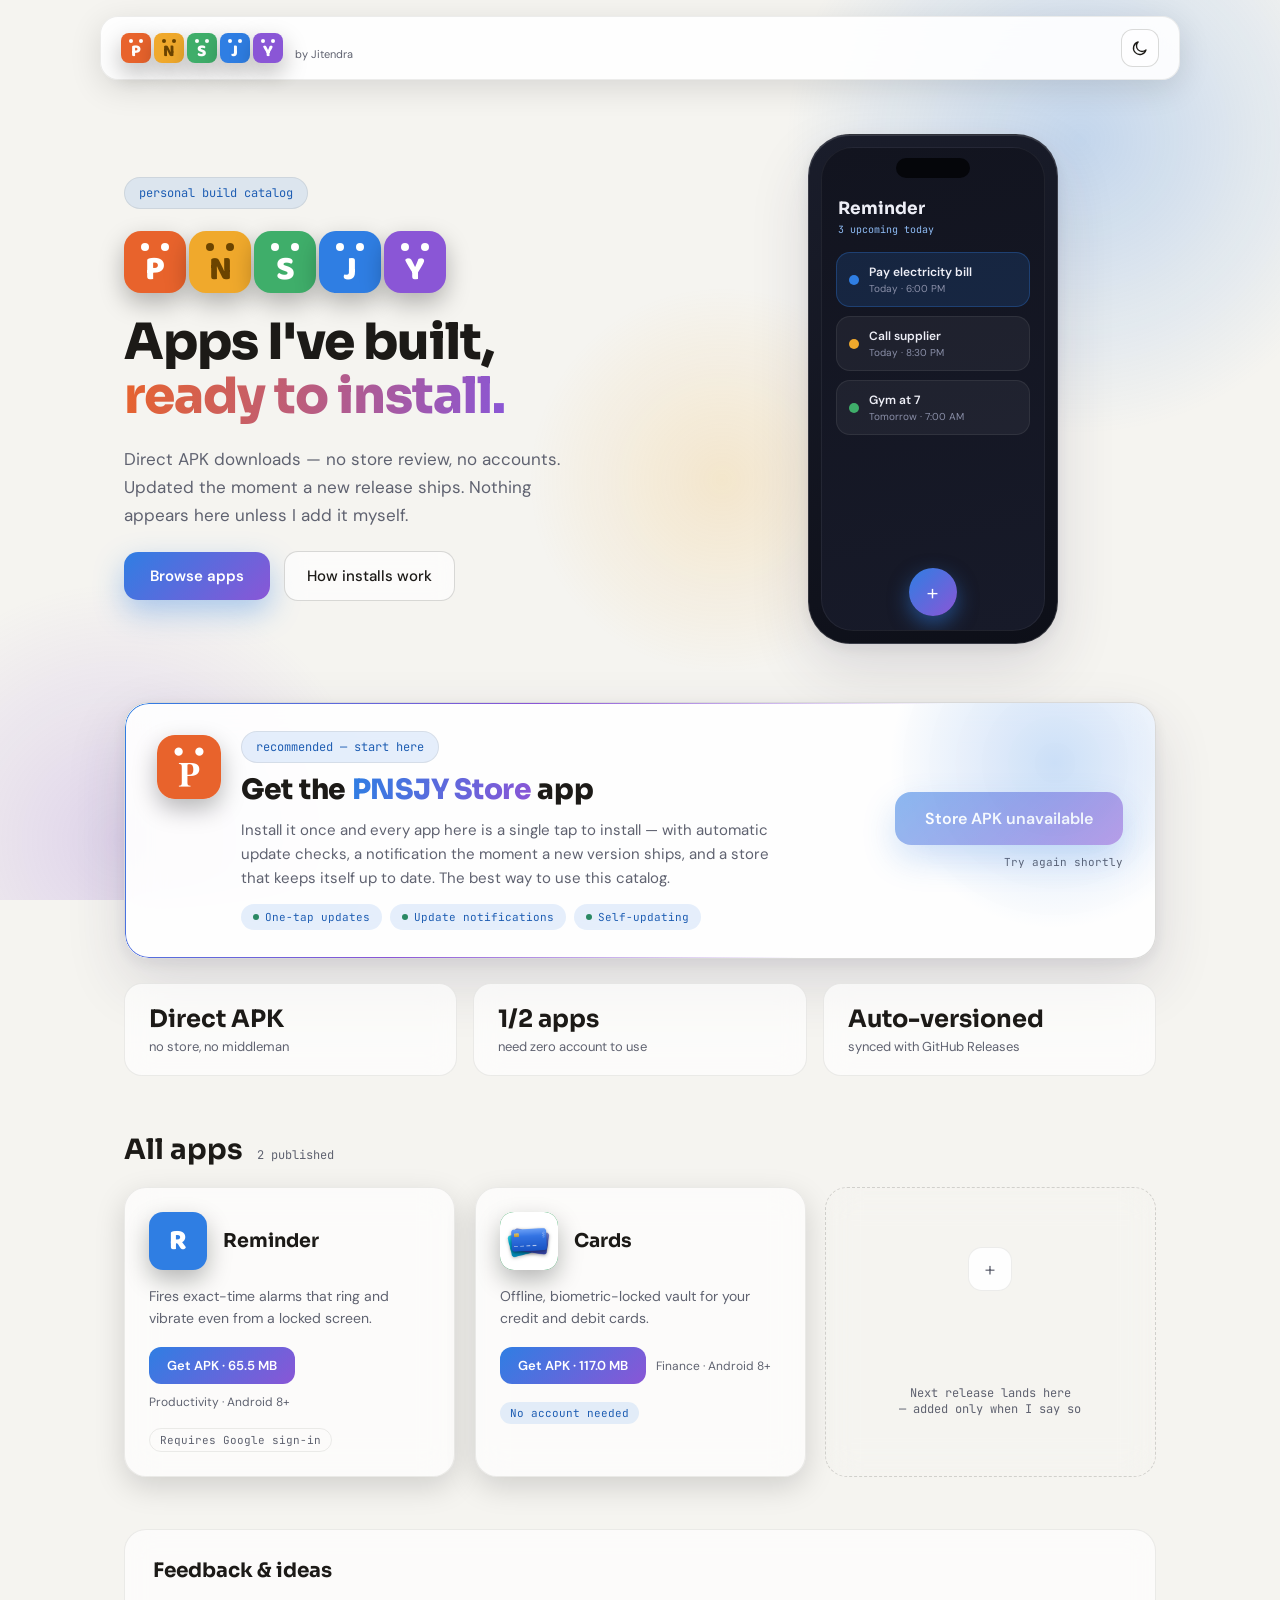
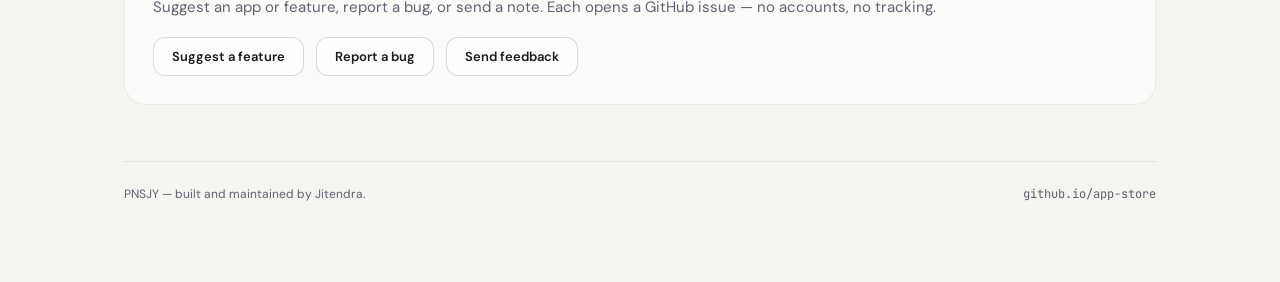
==== commit 9e5f1ccd: "Prominent company logo in app; remove live chip; non-blocking load; refresh manifest - App: PNSJY co" ====
--- a/index.html
+++ b/index.html
@@ -16,7 +16,7 @@
 <link rel="preconnect" href="https://fonts.googleapis.com">
 <link rel="preconnect" href="https://fonts.gstatic.com" crossorigin>
 <link href="https://fonts.googleapis.com/css2?family=Sora:wght@400;600;700;800&family=DM+Sans:wght@400;500;600&family=JetBrains+Mono:wght@400;500;600&family=Baloo+2:wght@700;800&display=swap" rel="stylesheet">
-<link rel="stylesheet" href="style.css">
+<link rel="stylesheet" href="style.css?v=2">
 </head>
 <body>
 
@@ -29,7 +29,6 @@
       <span class="byline">by Jitendra</span>
     </a>
     <div class="spacer"></div>
-    <span class="live-chip"><span class="dot"></span>live from GitHub Releases</span>
     <div class="topbar-actions">
       <button class="theme-toggle" type="button" aria-label="Toggle color theme">
         <svg class="icon-sun" viewBox="0 0 24 24" width="18" height="18" fill="none" stroke="currentColor" stroke-width="1.8" stroke-linecap="round"><circle cx="12" cy="12" r="4.2"/><path d="M12 2.5v2.4M12 19.1v2.4M4.2 4.2l1.7 1.7M18.1 18.1l1.7 1.7M2.5 12h2.4M19.1 12h2.4M4.2 19.8l1.7-1.7M18.1 5.9l1.7-1.7"/></svg>
@@ -130,7 +129,7 @@
   </footer>
 </div>
 
-<script src="script.js"></script>
+<script src="script.js?v=2"></script>
 <script>
 (async function () {
   document.getElementById("nav-mark").innerHTML = pnsjyLogoHTML(30);
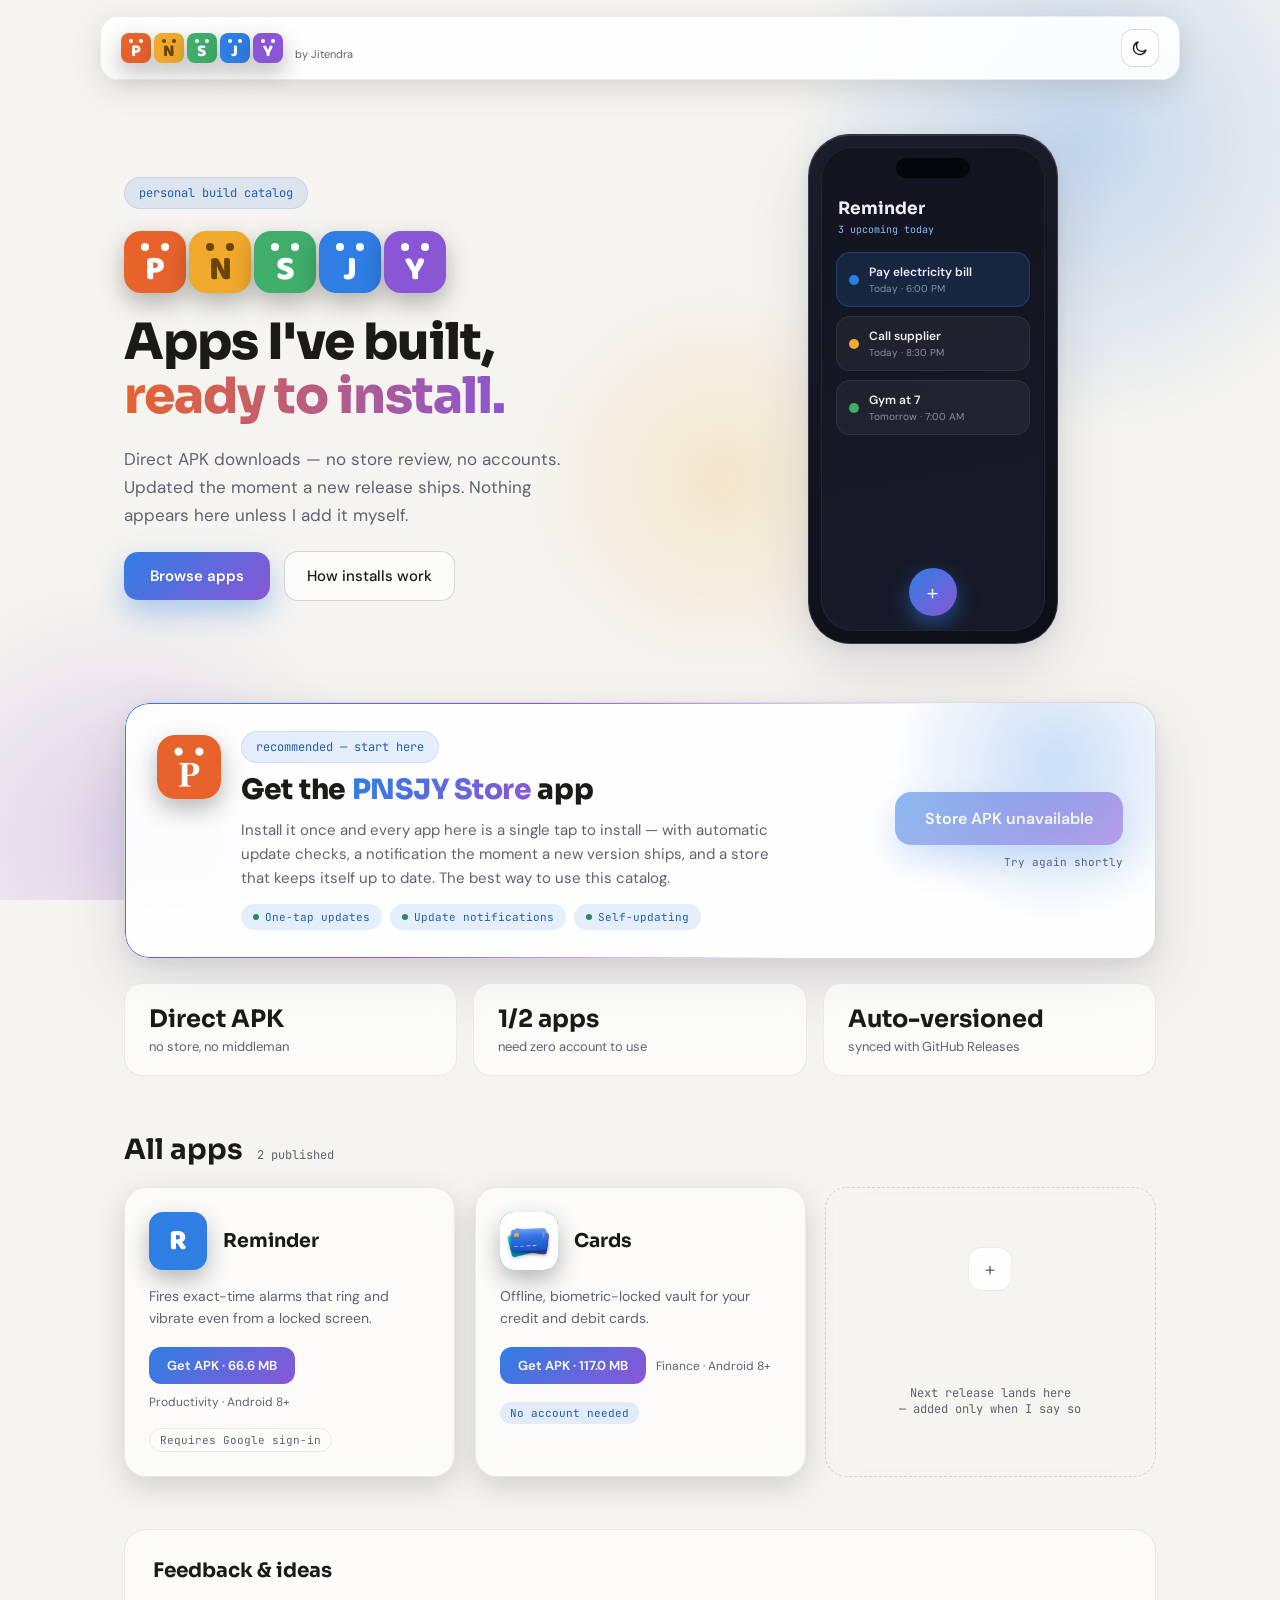
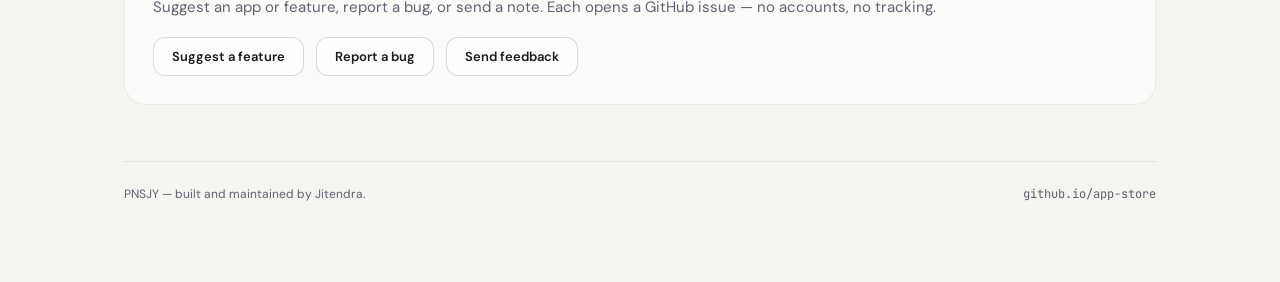
==== commit 97815f84: "fix: site's release fallback was ambiguous for hub-direct apps getRelease()'s fallback path called f" ====
--- a/index.html
+++ b/index.html
@@ -129,17 +129,17 @@
   </footer>
 </div>
 
-<script src="script.js?v=2"></script>
+<script src="script.js?v=4"></script>
 <script>
 (async function () {
   document.getElementById("nav-mark").innerHTML = pnsjyLogoHTML(30);
   document.getElementById("hero-logo").innerHTML = pnsjyLogoHTML(62);
 
-  fetchLatestRelease(STORE_REPO).then((rel) => {
+  fetchReleaseByTag(STORE_REPO, STORE_TAG).then((rel) => {
     const btn = document.getElementById("store-download");
     const meta = document.getElementById("store-meta");
     if (rel && rel.downloadUrl) {
-      btn.textContent = `⬇ Download Store APK · v${rel.version}`;
+      btn.textContent = `⬇ Download Store APK · v${rel.version.split("+")[0]}`;
       btn.href = rel.downloadUrl;
       btn.removeAttribute("aria-disabled");
       meta.textContent = `${formatSize(rel.sizeBytes)} · Android 8+ · direct APK`;
